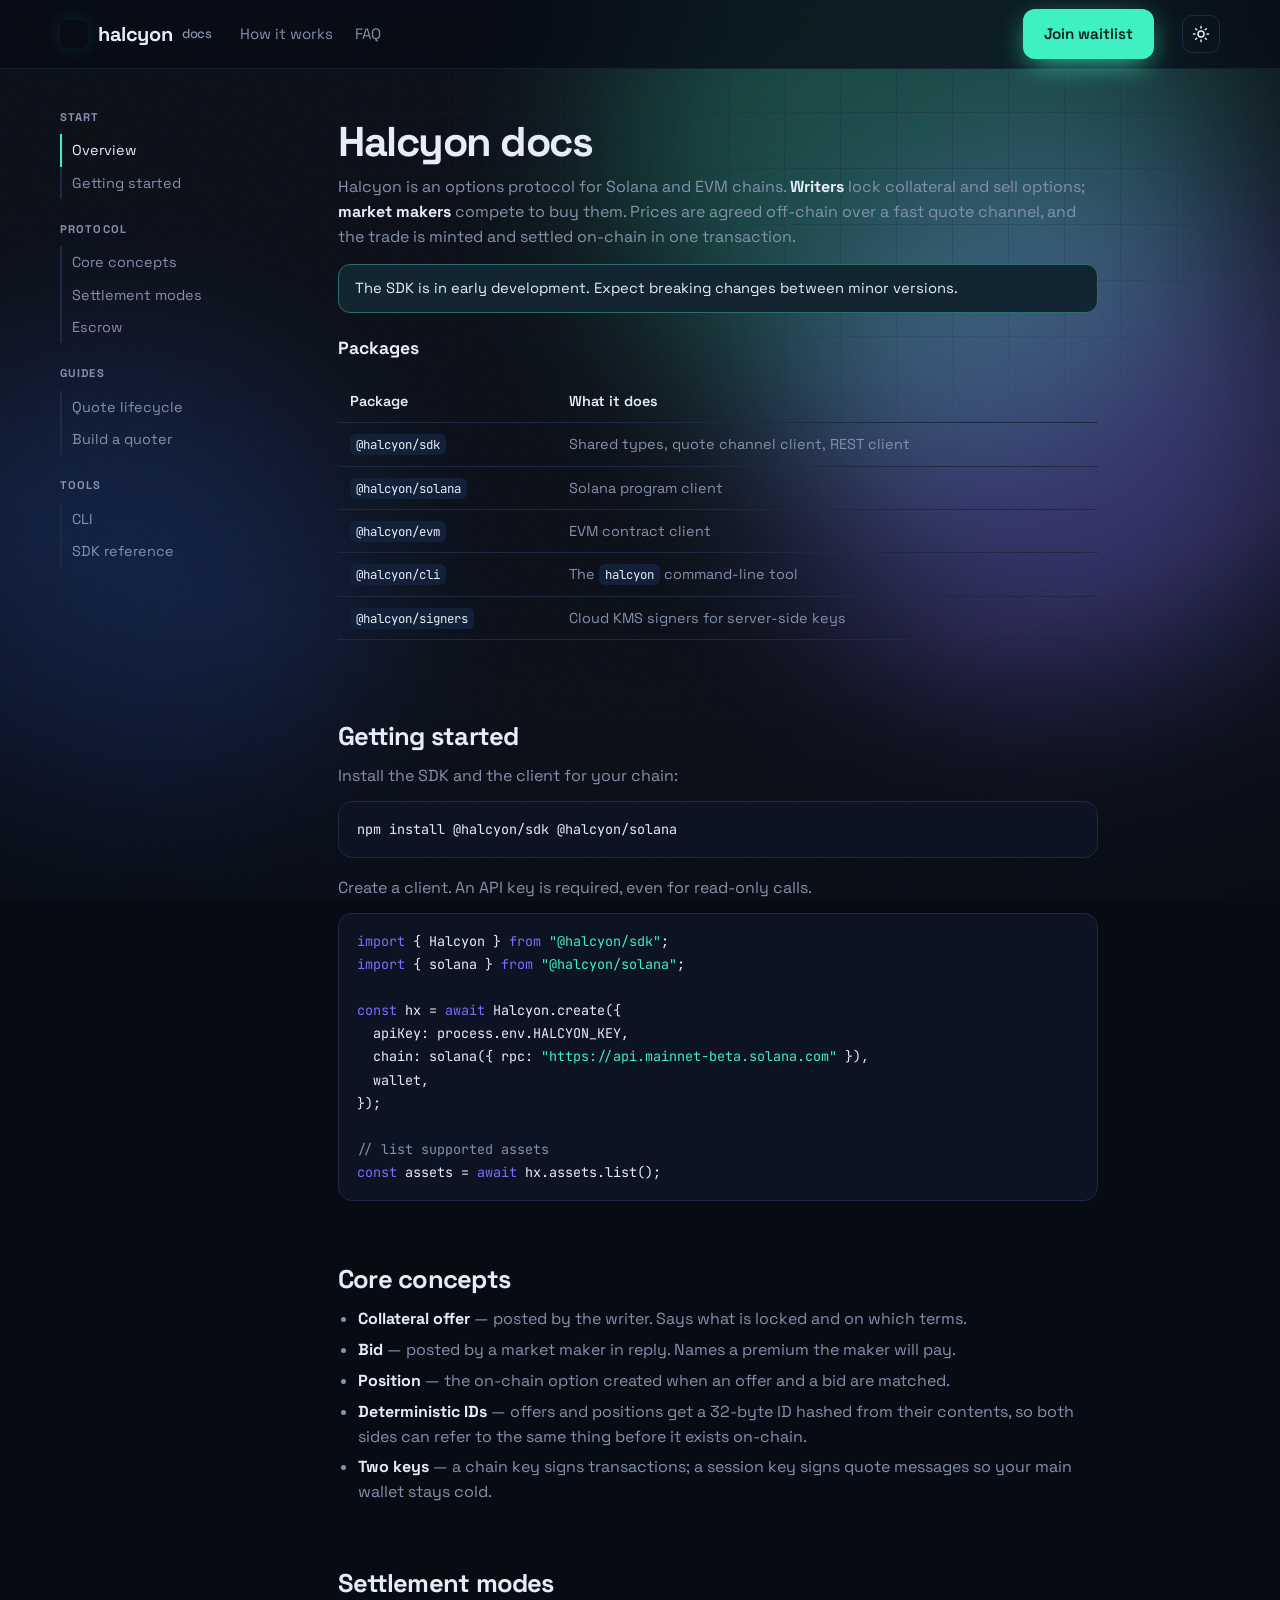
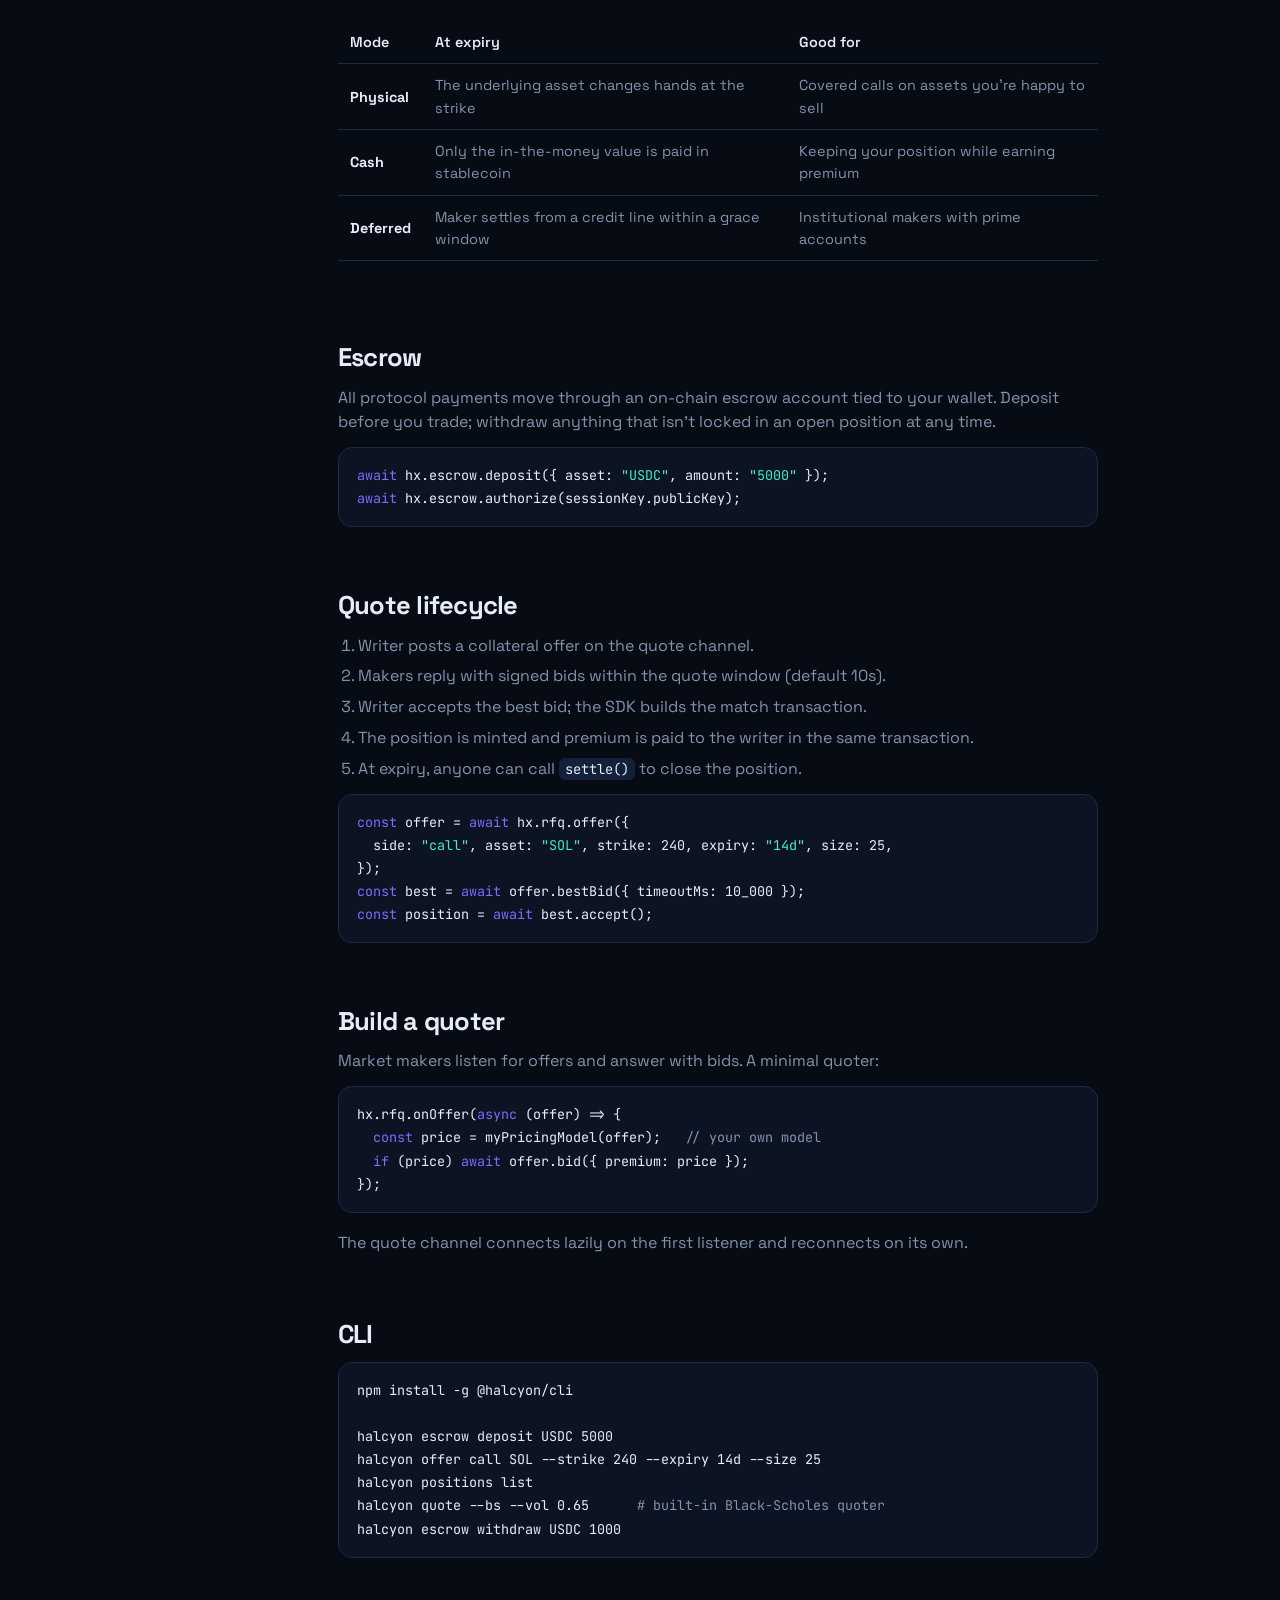
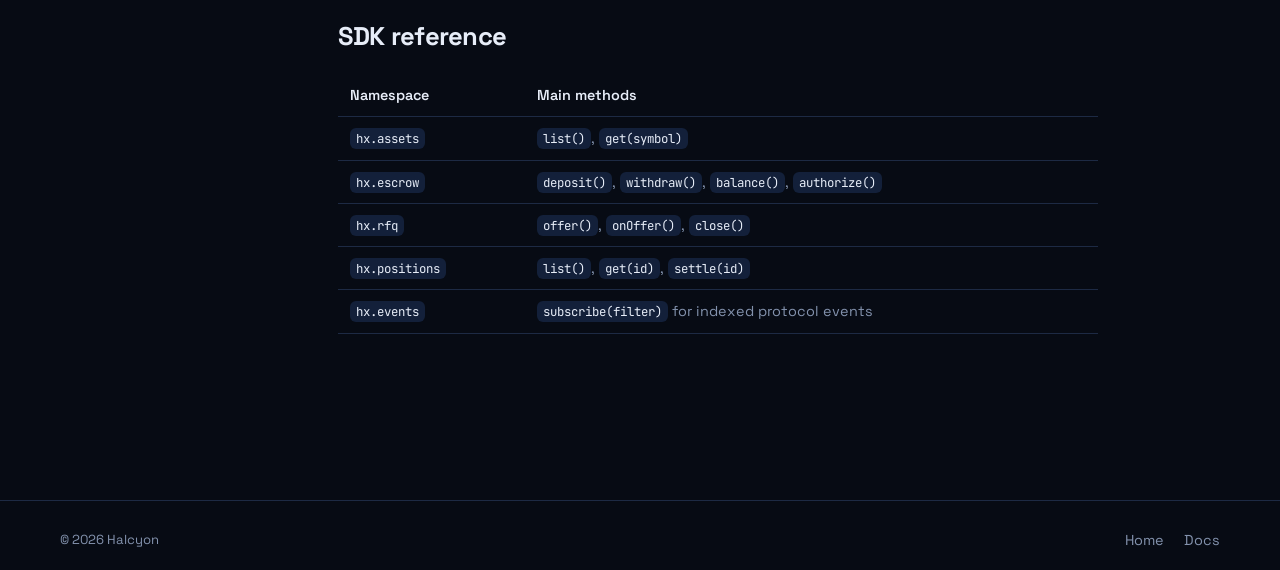
==== docs.html @ 03e7f12b "First version of Halcyon site" ====
<!doctype html>
<html lang="en">
<head>
<meta charset="utf-8">
<meta name="viewport" content="width=device-width, initial-scale=1">
<title>Halcyon Docs</title>
<meta name="description" content="Halcyon protocol and SDK documentation.">
<link rel="icon" href="favicon.svg" type="image/svg+xml">
<script>try{var t=localStorage.getItem("halcyon-theme");if(t)document.documentElement.dataset.theme=t;}catch(e){}</script>
<link rel="preconnect" href="https://fonts.googleapis.com">
<link rel="preconnect" href="https://fonts.gstatic.com" crossorigin>
<link href="https://fonts.googleapis.com/css2?family=Space+Grotesk:wght@400;500;600;700&family=JetBrains+Mono:wght@400;500&display=swap" rel="stylesheet">
<link rel="stylesheet" href="styles.css">
<style>
  .docs { display: grid; grid-template-columns: 230px 1fr; gap: 48px; padding: 40px 0 96px; }
  .side { position: sticky; top: 92px; align-self: start; font-size: .9rem; }
  .side h4 { font-size: .7rem; text-transform: uppercase; letter-spacing: .1em; color: var(--muted); margin: 22px 0 8px; }
  .side h4:first-child { margin-top: 0; }
  .side a { display: block; padding: 5px 10px; border-left: 2px solid var(--line); color: var(--muted); }
  .side a:hover, .side a.on { color: var(--text); border-color: var(--accent); }
  .content { max-width: 760px; min-width: 0; }
  .content section { padding-top: 12px; margin-bottom: 52px; scroll-margin-top: 90px; }
  .content h1 { font-size: 2.6rem; margin: 0 0 12px; }
  .content h2 { font-size: 1.6rem; margin-bottom: 14px; }
  .content h3 { font-size: 1.1rem; margin: 22px 0 8px; }
  .content p, .content li { color: var(--muted); }
  .content p { margin-bottom: 12px; }
  .content ul, .content ol { padding-left: 20px; margin-bottom: 12px; }
  .content li { margin-bottom: 6px; }
  .content strong { color: var(--text); }
  code { font-family: "JetBrains Mono", monospace; font-size: .86em; background: var(--card-2); padding: 2px 6px; border-radius: 6px; color: var(--text); }
  pre { background: var(--bg-2); border: 1px solid var(--line); border-radius: 14px; padding: 16px 18px; overflow-x: auto; margin: 12px 0 18px; }
  pre code { background: none; padding: 0; font-size: .84rem; line-height: 1.7; }
  .k { color: var(--accent-2); } .s { color: var(--accent); } .c { color: var(--muted); }
  .note { border: 1px solid color-mix(in srgb, var(--accent) 35%, var(--line)); background: color-mix(in srgb, var(--accent) 6%, var(--card)); border-radius: 12px; padding: 12px 16px; margin: 14px 0; color: var(--text); font-size: .92rem; }
  table { width: 100%; border-collapse: collapse; margin: 10px 0 18px; font-size: .9rem; }
  th, td { text-align: left; padding: 10px 12px; border-bottom: 1px solid var(--line); }
  th { color: var(--text); font-weight: 600; } td { color: var(--muted); }
  .tbl { overflow-x: auto; }
  @media (max-width: 860px) { .docs { grid-template-columns: 1fr; } .side { position: static; display: none; } }
</style>
</head>
<body>
<div class="bg" aria-hidden="true"><div class="aurora"><i></i><i></i><i></i></div><div class="bg-grid"></div><div class="vignette"></div><div class="grain"></div></div>
<header class="nav">
  <div class="wrap nav-inner">
    <a href="index.html" class="logo"><span class="logo-mark" aria-hidden="true"></span><span>halcyon</span> <span class="muted small" style="font-weight:500">docs</span></a>
    <nav class="nav-links"><a href="index.html#how">How it works</a><a href="index.html#faq">FAQ</a></nav><a href="index.html#waitlist" class="btn btn-primary btn-sm nav-cta">Join waitlist</a>
    <button class="theme-btn" id="themeBtn" aria-label="Toggle light or dark theme">
      <svg class="i-moon" width="18" height="18" viewBox="0 0 24 24" fill="none" stroke="currentColor" stroke-width="2" stroke-linecap="round"><path d="M21 12.8A9 9 0 1 1 11.2 3a7 7 0 0 0 9.8 9.8z"/></svg><svg class="i-sun" width="18" height="18" viewBox="0 0 24 24" fill="none" stroke="currentColor" stroke-width="2" stroke-linecap="round"><circle cx="12" cy="12" r="4"/><path d="M12 2v2M12 20v2M4.9 4.9l1.4 1.4M17.7 17.7l1.4 1.4M2 12h2M20 12h2M4.9 19.1l1.4-1.4M17.7 6.3l1.4-1.4"/></svg>
    </button>
  </div>
</header>

<div class="wrap docs">
  <aside class="side">
    <h4>Start</h4>
    <a href="#overview">Overview</a>
    <a href="#install">Getting started</a>
    <h4>Protocol</h4>
    <a href="#concepts">Core concepts</a>
    <a href="#settlement">Settlement modes</a>
    <a href="#escrow">Escrow</a>
    <h4>Guides</h4>
    <a href="#rfq">Quote lifecycle</a>
    <a href="#quoter">Build a quoter</a>
    <h4>Tools</h4>
    <a href="#cli">CLI</a>
    <a href="#api">SDK reference</a>
  </aside>

  <article class="content">
    <section id="overview">
      <h1>Halcyon docs</h1>
      <p>Halcyon is an options protocol for Solana and EVM chains. <strong>Writers</strong> lock collateral and sell options; <strong>market makers</strong> compete to buy them. Prices are agreed off-chain over a fast quote channel, and the trade is minted and settled on-chain in one transaction.</p>
      <div class="note">The SDK is in early development. Expect breaking changes between minor versions.</div>
      <h3>Packages</h3>
      <div class="tbl"><table>
        <tr><th>Package</th><th>What it does</th></tr>
        <tr><td><code>@halcyon/sdk</code></td><td>Shared types, quote channel client, REST client</td></tr>
        <tr><td><code>@halcyon/solana</code></td><td>Solana program client</td></tr>
        <tr><td><code>@halcyon/evm</code></td><td>EVM contract client</td></tr>
        <tr><td><code>@halcyon/cli</code></td><td>The <code>halcyon</code> command-line tool</td></tr>
        <tr><td><code>@halcyon/signers</code></td><td>Cloud KMS signers for server-side keys</td></tr>
      </table></div>
    </section>

    <section id="install">
      <h2>Getting started</h2>
      <p>Install the SDK and the client for your chain:</p>
<pre><code>npm install @halcyon/sdk @halcyon/solana</code></pre>
      <p>Create a client. An API key is required, even for read-only calls.</p>
<pre><code><span class="k">import</span> { Halcyon } <span class="k">from</span> <span class="s">"@halcyon/sdk"</span>;
<span class="k">import</span> { solana } <span class="k">from</span> <span class="s">"@halcyon/solana"</span>;

<span class="k">const</span> hx = <span class="k">await</span> Halcyon.create({
  apiKey: process.env.HALCYON_KEY,
  chain: solana({ rpc: <span class="s">"https://api.mainnet-beta.solana.com"</span> }),
  wallet,
});

<span class="c">// list supported assets</span>
<span class="k">const</span> assets = <span class="k">await</span> hx.assets.list();</code></pre>
    </section>

    <section id="concepts">
      <h2>Core concepts</h2>
      <ul>
        <li><strong>Collateral offer</strong> — posted by the writer. Says what is locked and on which terms.</li>
        <li><strong>Bid</strong> — posted by a market maker in reply. Names a premium the maker will pay.</li>
        <li><strong>Position</strong> — the on-chain option created when an offer and a bid are matched.</li>
        <li><strong>Deterministic IDs</strong> — offers and positions get a 32-byte ID hashed from their contents, so both sides can refer to the same thing before it exists on-chain.</li>
        <li><strong>Two keys</strong> — a chain key signs transactions; a session key signs quote messages so your main wallet stays cold.</li>
      </ul>
    </section>

    <section id="settlement">
      <h2>Settlement modes</h2>
      <div class="tbl"><table>
        <tr><th>Mode</th><th>At expiry</th><th>Good for</th></tr>
        <tr><td><strong>Physical</strong></td><td>The underlying asset changes hands at the strike</td><td>Covered calls on assets you're happy to sell</td></tr>
        <tr><td><strong>Cash</strong></td><td>Only the in-the-money value is paid in stablecoin</td><td>Keeping your position while earning premium</td></tr>
        <tr><td><strong>Deferred</strong></td><td>Maker settles from a credit line within a grace window</td><td>Institutional makers with prime accounts</td></tr>
      </table></div>
    </section>

    <section id="escrow">
      <h2>Escrow</h2>
      <p>All protocol payments move through an on-chain escrow account tied to your wallet. Deposit before you trade; withdraw anything that isn't locked in an open position at any time.</p>
<pre><code><span class="k">await</span> hx.escrow.deposit({ asset: <span class="s">"USDC"</span>, amount: <span class="s">"5000"</span> });
<span class="k">await</span> hx.escrow.authorize(sessionKey.publicKey);</code></pre>
    </section>

    <section id="rfq">
      <h2>Quote lifecycle</h2>
      <ol>
        <li>Writer posts a collateral offer on the quote channel.</li>
        <li>Makers reply with signed bids within the quote window (default 10s).</li>
        <li>Writer accepts the best bid; the SDK builds the match transaction.</li>
        <li>The position is minted and premium is paid to the writer in the same transaction.</li>
        <li>At expiry, anyone can call <code>settle()</code> to close the position.</li>
      </ol>
<pre><code><span class="k">const</span> offer = <span class="k">await</span> hx.rfq.offer({
  side: <span class="s">"call"</span>, asset: <span class="s">"SOL"</span>, strike: 240, expiry: <span class="s">"14d"</span>, size: 25,
});
<span class="k">const</span> best = <span class="k">await</span> offer.bestBid({ timeoutMs: 10_000 });
<span class="k">const</span> position = <span class="k">await</span> best.accept();</code></pre>
    </section>

    <section id="quoter">
      <h2>Build a quoter</h2>
      <p>Market makers listen for offers and answer with bids. A minimal quoter:</p>
<pre><code>hx.rfq.onOffer(<span class="k">async</span> (offer) =&gt; {
  <span class="k">const</span> price = myPricingModel(offer);   <span class="c">// your own model</span>
  <span class="k">if</span> (price) <span class="k">await</span> offer.bid({ premium: price });
});</code></pre>
      <p>The quote channel connects lazily on the first listener and reconnects on its own.</p>
    </section>

    <section id="cli">
      <h2>CLI</h2>
<pre><code>npm install -g @halcyon/cli

halcyon escrow deposit USDC 5000
halcyon offer call SOL --strike 240 --expiry 14d --size 25
halcyon positions list
halcyon quote --bs --vol 0.65      <span class="c"># built-in Black-Scholes quoter</span>
halcyon escrow withdraw USDC 1000</code></pre>
    </section>

    <section id="api">
      <h2>SDK reference</h2>
      <div class="tbl"><table>
        <tr><th>Namespace</th><th>Main methods</th></tr>
        <tr><td><code>hx.assets</code></td><td><code>list()</code>, <code>get(symbol)</code></td></tr>
        <tr><td><code>hx.escrow</code></td><td><code>deposit()</code>, <code>withdraw()</code>, <code>balance()</code>, <code>authorize()</code></td></tr>
        <tr><td><code>hx.rfq</code></td><td><code>offer()</code>, <code>onOffer()</code>, <code>close()</code></td></tr>
        <tr><td><code>hx.positions</code></td><td><code>list()</code>, <code>get(id)</code>, <code>settle(id)</code></td></tr>
        <tr><td><code>hx.events</code></td><td><code>subscribe(filter)</code> for indexed protocol events</td></tr>
      </table></div>
    </section>
  </article>
</div>

<footer class="foot">
  <div class="wrap foot-inner">
    <span class="muted small">© 2026 Halcyon</span>
    <div class="foot-links"><a href="index.html">Home</a><a href="docs.html">Docs</a></div>
  </div>
</footer>
<script src="app.js"></script>
<script>
  // highlight current section in sidebar
  const links = [...document.querySelectorAll(".side a")];
  const obs = new IntersectionObserver((es) => es.forEach((e) => {
    if (e.isIntersecting) links.forEach((l) => l.classList.toggle("on", l.getAttribute("href") === "#" + e.target.id));
  }), { rootMargin: "-30% 0px -60% 0px" });
  document.querySelectorAll(".content section").forEach((s) => obs.observe(s));
</script>
</body>
</html>
---- styles.css ----
:root {
  --bg: #070b14;
  --bg-2: #0c1322;
  --card: #0f1828;
  --card-2: #13203a;
  --line: #1d2a44;
  --text: #e7edf8;
  --muted: #8392ad;
  --accent: #3ef0c2;
  --accent-2: #7c6cff;
  --accent-ink: #04221a;
  --glow: rgba(62, 240, 194, .14);
  --glow-2: rgba(124, 108, 255, .16);
  --radius: 18px;
}
:root[data-theme="light"] {
  --bg: #f5f7fb;
  --bg-2: #ffffff;
  --card: #ffffff;
  --card-2: #eef2f9;
  --line: #dde3ee;
  --text: #0b1322;
  --muted: #5b6880;
  --accent: #0fb38c;
  --accent-2: #5b4be0;
  --accent-ink: #ffffff;
  --glow: rgba(15, 179, 140, .12);
  --glow-2: rgba(91, 75, 224, .10);
}

* { box-sizing: border-box; margin: 0; padding: 0; }
html { scroll-behavior: smooth; }
body {
  font-family: "Space Grotesk", system-ui, sans-serif;
  background: var(--bg);
  color: var(--text);
  line-height: 1.55;
  overflow-x: hidden;
  transition: background .3s, color .3s;
}
a { color: inherit; text-decoration: none; }
.mono { font-family: "JetBrains Mono", ui-monospace, monospace; }
.muted { color: var(--muted); }
.small { font-size: .82rem; }
.wrap { width: min(1160px, 100% - 32px); margin-inline: auto; }

/* background */
.bg { position: fixed; inset: 0; z-index: -1; pointer-events: none; overflow: hidden; }
.bg > * { position: absolute; inset: 0; }

/* slow-moving coloured light */
.aurora { filter: blur(90px); opacity: .85; }
.aurora i { position: absolute; border-radius: 50%; mix-blend-mode: screen; }
.aurora i:nth-child(1) { width: 48vw; height: 48vw; left: 48%; top: -18%; background: var(--accent); opacity: .30; animation: drift1 26s ease-in-out infinite alternate; }
.aurora i:nth-child(2) { width: 42vw; height: 42vw; left: 62%; top: 18%; background: var(--accent-2); opacity: .40; animation: drift2 32s ease-in-out infinite alternate; }
.aurora i:nth-child(3) { width: 38vw; height: 38vw; left: -10%; top: 40%; background: #2b6cff; opacity: .22; animation: drift3 38s ease-in-out infinite alternate; }
@keyframes drift1 { to { transform: translate(-14vw, 10vh) scale(1.15); } }
@keyframes drift2 { to { transform: translate(-22vw, -6vh) scale(.9); } }
@keyframes drift3 { to { transform: translate(18vw, -14vh) scale(1.2); } }

/* flowing lines (drawn in app.js) */
#waves { width: 100%; height: 100%; transition: opacity .3s linear; }

.bg-grid {
  background-image:
    linear-gradient(var(--line) 1px, transparent 1px),
    linear-gradient(90deg, var(--line) 1px, transparent 1px);
  background-size: 56px 56px;
  mask-image: radial-gradient(ellipse 70% 55% at 70% 15%, #000 10%, transparent 70%);
  opacity: .35;
}

/* soft dark edges keep focus in the middle */
.vignette { background: radial-gradient(ellipse 120% 90% at 50% 30%, transparent 50%, var(--bg) 100%); }

/* film grain */
.grain {
  inset: -50%;
  background-image: url("data:image/svg+xml;utf8,<svg xmlns='http://www.w3.org/2000/svg' width='160' height='160'><filter id='n'><feTurbulence type='fractalNoise' baseFrequency='.85' numOctaves='3' stitchTiles='stitch'/></filter><rect width='100%' height='100%' filter='url(%23n)'/></svg>");
  opacity: .07; mix-blend-mode: overlay;
  animation: grain 1.2s steps(4) infinite;
}
@keyframes grain { 25% { transform: translate(-3%, 2%); } 50% { transform: translate(2%, -3%); } 75% { transform: translate(-2%, -1%); } }

:root[data-theme="light"] .aurora { opacity: .35; }
:root[data-theme="light"] .aurora i { mix-blend-mode: multiply; }
:root[data-theme="light"] .grain { opacity: .05; mix-blend-mode: multiply; }

/* nav */
.nav { position: sticky; top: 0; z-index: 20; backdrop-filter: blur(14px); background: color-mix(in srgb, var(--bg) 70%, transparent); border-bottom: 1px solid color-mix(in srgb, var(--line) 60%, transparent); }
.nav-inner { display: flex; align-items: center; gap: 28px; height: 68px; }
.logo { display: flex; align-items: center; gap: 10px; font-weight: 700; font-size: 1.25rem; letter-spacing: -.02em; }
.logo-mark { width: 28px; height: 28px; border-radius: 8px; background: url(logo/halcyon-mark.svg) center / contain no-repeat; box-shadow: 0 0 18px var(--glow); flex: none; }
.logo-dot { color: var(--accent); }
.nav-links { display: flex; gap: 22px; font-size: .94rem; color: var(--muted); }
.nav-links a:hover { color: var(--text); }
.nav-cta { margin-left: auto; }
.btn-sm { padding: 8px 14px; font-size: .86rem; border-radius: 10px; box-shadow: none; }
.theme-btn .i-moon { display: none; }
:root[data-theme="light"] .theme-btn .i-sun { display: none; }
:root[data-theme="light"] .theme-btn .i-moon { display: block; }
.theme-btn { background: none; border: 1px solid var(--line); color: var(--text); width: 38px; height: 38px; border-radius: 10px; display: grid; place-items: center; cursor: pointer; }
.theme-btn:hover { border-color: var(--accent); }

/* buttons */
.btn { display: inline-flex; align-items: center; justify-content: center; gap: 8px; padding: 12px 20px; border-radius: 12px; font: inherit; font-weight: 600; font-size: .95rem; cursor: pointer; border: 1px solid transparent; transition: transform .15s, box-shadow .2s, background .2s; }
.btn:active { transform: scale(.98); }
.btn-primary { background: var(--accent); color: var(--accent-ink); box-shadow: 0 8px 30px -8px var(--accent); }
.btn-primary:hover { box-shadow: 0 10px 40px -6px var(--accent); }
.btn-ghost { border-color: var(--line); color: var(--text); background: color-mix(in srgb, var(--card) 70%, transparent); }
.btn-ghost:hover { border-color: var(--muted); }
.btn-block { width: 100%; }

/* hero */
.hero { display: grid; grid-template-columns: 1.05fr .95fr; gap: 56px; align-items: center; padding: 88px 0 64px; }
.pill { display: inline-flex; align-items: center; gap: 8px; font-size: .8rem; padding: 6px 12px; border-radius: 999px; border: 1px solid var(--line); color: var(--muted); background: var(--card); }
.pulse { width: 7px; height: 7px; border-radius: 50%; background: var(--accent); box-shadow: 0 0 0 0 var(--accent); animation: pulse 1.8s infinite; }
@keyframes pulse { 70% { box-shadow: 0 0 0 8px transparent; } 100% { box-shadow: 0 0 0 0 transparent; } }
h1 { font-size: clamp(2.6rem, 6vw, 4.4rem); line-height: 1.02; letter-spacing: -.035em; margin: 22px 0 20px; font-weight: 700; }
.grad { background: linear-gradient(100deg, var(--accent), var(--accent-2)); -webkit-background-clip: text; background-clip: text; color: transparent; }
.lead { color: var(--muted); font-size: 1.08rem; max-width: 520px; }
.cta-row { display: flex; gap: 12px; margin-top: 30px; flex-wrap: wrap; }
.hero-facts { list-style: none; display: flex; gap: 32px; margin-top: 40px; }
.hero-facts li { display: flex; flex-direction: column; }
.hero-facts strong { font-family: "JetBrains Mono", monospace; font-size: 1.6rem; color: var(--accent); }
.hero-facts span { font-size: .8rem; color: var(--muted); }

/* demo */
.demo { background: linear-gradient(180deg, var(--card), var(--bg-2)); border: 1px solid var(--line); border-radius: 22px; padding: 18px; box-shadow: 0 40px 80px -30px rgba(0,0,0,.5), 0 0 0 1px color-mix(in srgb, var(--accent) 8%, transparent); }
.demo-top { display: flex; justify-content: space-between; align-items: center; margin-bottom: 14px; }
.demo-title { font-family: "JetBrains Mono", monospace; font-size: .78rem; color: var(--muted); }
.demo-tag { font-family: "JetBrains Mono", monospace; font-size: .7rem; padding: 3px 8px; border-radius: 6px; background: var(--card-2); color: var(--muted); }
.seg { position: relative; display: grid; grid-template-columns: 1fr 1fr; background: var(--card-2); border-radius: 12px; padding: 4px; margin-bottom: 12px; }
.seg-btn { position: relative; z-index: 1; background: none; border: 0; padding: 9px; font: inherit; font-size: .86rem; font-weight: 500; color: var(--muted); cursor: pointer; transition: color .25s; }
.seg-btn.active { color: var(--text); }
.seg-ind { position: absolute; top: 4px; bottom: 4px; left: 4px; width: calc(50% - 4px); border-radius: 9px; background: var(--card); border: 1px solid var(--line); transition: transform .35s cubic-bezier(.6,.1,.2,1); }
.seg[data-side="put"] .seg-ind { transform: translateX(100%); }

.asset-row { display: flex; gap: 8px; margin-bottom: 12px; overflow: hidden; }
.asset { flex: 1; min-width: 0; padding: 10px; border-radius: 12px; border: 1px solid var(--line); background: var(--card); transition: border-color .25s, background .25s, transform .25s; }
.asset.sel { border-color: var(--accent); background: color-mix(in srgb, var(--accent) 8%, var(--card)); transform: translateY(-2px); }
.asset b { display: block; font-size: .9rem; }
.asset small { font-family: "JetBrains Mono", monospace; font-size: .7rem; color: var(--muted); }

.fields { display: grid; grid-template-columns: repeat(3, 1fr); gap: 8px; margin-bottom: 12px; }
.field { padding: 10px; border-radius: 12px; background: var(--card-2); }
.field label { display: block; font-size: .68rem; text-transform: uppercase; letter-spacing: .08em; color: var(--muted); }
.field .val { font-size: .92rem; margin-top: 2px; min-height: 1.4em; }
.val.flash { animation: flash .5s; }
@keyframes flash { from { color: var(--accent); } }

.bids { border: 1px dashed var(--line); border-radius: 12px; padding: 10px; margin-bottom: 12px; min-height: 148px; }
.bids-head, .bid { display: grid; grid-template-columns: 1.3fr 1fr .7fr; gap: 8px; font-size: .8rem; }
.bids-head { color: var(--muted); font-size: .68rem; text-transform: uppercase; letter-spacing: .08em; padding: 0 8px 6px; }
.bid { font-family: "JetBrains Mono", monospace; padding: 7px 8px; border-radius: 8px; animation: slideIn .35s both; }
.bid.best { background: color-mix(in srgb, var(--accent) 12%, transparent); color: var(--accent); }
@keyframes slideIn { from { opacity: 0; transform: translateY(6px); } }
.demo-foot { display: flex; align-items: center; gap: 8px; margin-top: 10px; font-size: .75rem; }
.demo-foot .muted { margin-left: auto; }
.dot { width: 6px; height: 6px; border-radius: 50%; background: var(--accent); }

/* ticker */
.logos { display: flex; align-items: center; gap: 24px; padding: 18px 0 40px; border-top: 1px solid var(--line); }
.ticker { overflow: hidden; flex: 1; mask-image: linear-gradient(90deg, transparent, #000 10%, #000 90%, transparent); }
.ticker-track { display: flex; gap: 48px; width: max-content; animation: scroll 30s linear infinite; font-family: "JetBrains Mono", monospace; color: var(--muted); font-size: .95rem; }
@keyframes scroll { to { transform: translateX(-50%); } }

/* how */
.how { padding: 72px 0 40px; }
h2 { font-size: clamp(1.8rem, 3.6vw, 2.6rem); letter-spacing: -.03em; line-height: 1.1; }
.steps { display: grid; grid-template-columns: repeat(3, 1fr); gap: 16px; margin-top: 36px; }
.step { padding: 26px; border-radius: var(--radius); background: var(--card); border: 1px solid var(--line); position: relative; overflow: hidden; }
.step::after { content: ""; position: absolute; inset: auto -40% -60% auto; width: 200px; height: 200px; border-radius: 50%; background: var(--glow); filter: blur(30px); }
.step-n { color: var(--accent); font-size: .85rem; }
.step h3 { margin: 14px 0 8px; font-size: 1.2rem; }
.step p { color: var(--muted); font-size: .94rem; }

.features { display: grid; grid-template-columns: repeat(4, 1fr); gap: 1px; background: var(--line); border: 1px solid var(--line); border-radius: var(--radius); overflow: hidden; margin: 24px auto 96px; }
.feat { background: var(--bg-2); padding: 24px; }
.feat h3 { font-size: 1rem; margin-bottom: 6px; }
.feat p { color: var(--muted); font-size: .88rem; }

/* waitlist */
.waitlist { padding-bottom: 96px; }
.wl-card { position: relative; overflow: hidden; text-align: center; padding: 72px 24px; border-radius: 26px; border: 1px solid color-mix(in srgb, var(--accent) 30%, var(--line)); background: radial-gradient(ellipse at 50% 0%, var(--glow-2), transparent 60%), radial-gradient(ellipse at 50% 100%, var(--glow), transparent 60%), var(--card); }
.rings { position: absolute; inset: 0; display: grid; place-items: center; pointer-events: none; }
.rings span { position: absolute; border: 1px solid color-mix(in srgb, var(--accent) 18%, transparent); border-radius: 50%; width: 200px; height: 200px; animation: ring 6s linear infinite; }
.rings span:nth-child(2) { animation-delay: 2s; }
.rings span:nth-child(3) { animation-delay: 4s; }
@keyframes ring { from { transform: scale(.5); opacity: 1; } to { transform: scale(4); opacity: 0; } }
.wl-card > *:not(.rings) { position: relative; }
.wl-form { display: flex; gap: 8px; max-width: 440px; margin: 28px auto 10px; }
.wl-form input { flex: 1; min-width: 0; padding: 12px 14px; border-radius: 12px; border: 1px solid var(--line); background: var(--bg-2); color: var(--text); font: inherit; }
.wl-form input:focus { outline: 2px solid var(--accent); outline-offset: 1px; }
.wl-msg { min-height: 1.4em; color: var(--accent); font-size: .9rem; margin-bottom: 8px; }
.link { display: inline-block; font-weight: 600; margin-bottom: 18px; }
.link:hover { color: var(--accent); }

/* footer */
.foot { border-top: 1px solid var(--line); padding: 28px 0; }
.foot-inner { display: flex; justify-content: space-between; align-items: center; gap: 16px; flex-wrap: wrap; }
.foot-links { display: flex; align-items: center; gap: 20px; color: var(--muted); font-size: .9rem; }
.foot-links a:hover { color: var(--text); }

/* accessibility helpers */
.skip { position: absolute; left: 16px; top: -60px; z-index: 50; background: var(--accent); color: var(--accent-ink); padding: 8px 14px; border-radius: 8px; font-weight: 600; }
.skip:focus { top: 12px; }
.sr-only { position: absolute; width: 1px; height: 1px; overflow: hidden; clip: rect(0 0 0 0); white-space: nowrap; }
.hp { position: absolute; left: -9999px; }
a:focus-visible, button:focus-visible, summary:focus-visible { outline: 2px solid var(--accent); outline-offset: 3px; border-radius: 8px; }
.btn[disabled] { opacity: .6; cursor: progress; }

/* section labels */
.eyebrow { display: inline-block; font-family: "JetBrains Mono", monospace; font-size: .75rem; text-transform: uppercase; letter-spacing: .14em; color: var(--accent); margin-bottom: 12px; }

/* demo extras */
.demo-dots { display: flex; gap: 6px; }
.demo-dots i { width: 9px; height: 9px; border-radius: 50%; background: var(--line); }
.demo-dots i:first-child { background: #ff6b81; } .demo-dots i:nth-child(2) { background: #ffc35a; } .demo-dots i:nth-child(3) { background: var(--accent); }
.demo-top { gap: 12px; } .demo-title { margin-right: auto; }
.demo-btn { text-align: center; padding: 12px; border-radius: 12px; font-weight: 600; font-size: .92rem; background: var(--accent); color: var(--accent-ink); transition: background .3s; }
.field .lbl { display: block; font-size: .68rem; text-transform: uppercase; letter-spacing: .08em; color: var(--muted); }

/* asset badges */
.coin { flex: none; display: inline-grid; place-items: center; width: 28px; height: 28px; border-radius: 50%; background: var(--c); color: #fff; font-weight: 700; font-size: .9rem; line-height: 1; box-shadow: inset 0 0 0 1px rgba(255,255,255,.18); }
.coin { position: relative; overflow: hidden; }
.coin img { position: absolute; inset: 0; width: 100%; height: 100%; object-fit: cover; border-radius: 50%; opacity: 0; transition: opacity .2s; }
.coin.has-img { background: transparent; box-shadow: none; color: transparent; }
.coin.has-img img { opacity: 1; }
.asset { display: flex; align-items: center; gap: 10px; }
.asset > div { min-width: 0; }
.tk { display: inline-flex; align-items: center; gap: 10px; }
.tk .coin { width: 22px; height: 22px; font-size: .72rem; }
.tk b { color: var(--text); font-weight: 500; }
.tk em, .asset em { font-style: normal; font-size: .85em; }
.up { color: var(--accent); }
.down { color: #ff7a8a; }

/* example */
.example { padding: 32px 0 24px; }
.ex-card { display: grid; grid-template-columns: 1fr 1fr; gap: 40px; padding: 40px; border-radius: 24px; background: linear-gradient(135deg, var(--card), var(--bg-2)); border: 1px solid var(--line); }
.ex-intro h2 { margin-bottom: 14px; }
.hl { color: var(--accent); }
.ex-outcomes { display: grid; gap: 12px; align-content: center; }
.outcome { padding: 20px; border-radius: 16px; background: var(--card-2); border: 1px solid var(--line); }
.outcome p { color: var(--muted); font-size: .94rem; margin-top: 10px; }
.outcome em { color: var(--text); font-style: normal; font-weight: 600; }
.tag { display: inline-block; font-family: "JetBrains Mono", monospace; font-size: .75rem; padding: 4px 10px; border-radius: 999px; }
.tag-ok { background: color-mix(in srgb, var(--accent) 15%, transparent); color: var(--accent); }
.tag-alt { background: color-mix(in srgb, var(--accent-2) 18%, transparent); color: var(--accent-2); }
.ex-note { grid-column: 1 / -1; }

/* feature icons */
.ico { width: 26px; height: 26px; color: var(--accent); margin-bottom: 14px; }

/* faq */
.faq { padding: 24px 0 96px; max-width: 820px; }
.faq h2 { margin-bottom: 28px; }
.faq-list { display: grid; gap: 10px; }
.faq details { border: 1px solid var(--line); border-radius: 14px; background: var(--card); transition: border-color .2s; }
.faq details[open] { border-color: color-mix(in srgb, var(--accent) 40%, var(--line)); }
.faq summary { list-style: none; cursor: pointer; padding: 18px 20px; font-weight: 600; display: flex; justify-content: space-between; align-items: center; gap: 16px; }
.faq summary::-webkit-details-marker { display: none; }
.faq summary::after { content: "+"; font-family: "JetBrains Mono", monospace; color: var(--accent); font-size: 1.2rem; transition: transform .2s; }
.faq details[open] summary::after { transform: rotate(45deg); }
.faq details p { padding: 0 20px 18px; color: var(--muted); }

/* waitlist extras */
.wl-sub { margin-top: 12px; }
.wl-msg.err { color: #ff7a8a; }
.wl-msg.info { color: #ffc35a; }
:root[data-theme="light"] .wl-msg.info { color: #a86a00; }

/* scroll reveal */
.js .reveal { opacity: 0; transform: translateY(16px); transition: opacity .6s ease-out, transform .6s ease-out; }
.js .reveal.in { opacity: 1; transform: none; }

/* light-mode tuning */
:root[data-theme="light"] .demo { box-shadow: 0 30px 60px -30px rgba(20,30,60,.25); }
:root[data-theme="light"] .bg-grid { opacity: .7; }

/* responsive */
@media (max-width: 900px) {
  .hero { grid-template-columns: 1fr; padding-top: 48px; gap: 40px; }
  .steps { grid-template-columns: 1fr; }
  .features { grid-template-columns: 1fr 1fr; }
  .ex-card { grid-template-columns: 1fr; padding: 28px; gap: 24px; }
}
@media (max-width: 560px) {
  .nav-links { display: none; }
  .nav-inner { gap: 12px; }
  .ex-card { padding: 22px; }
  .features { grid-template-columns: 1fr; }
  .wl-form { flex-direction: column; }
  .hero-facts { gap: 22px; }
  .fields { grid-template-columns: 1fr 1fr 1fr; }
  .asset small { display: none; }
}
@media (prefers-reduced-motion: reduce) {
  *, *::before, *::after { animation: none !important; transition: none !important; }
}
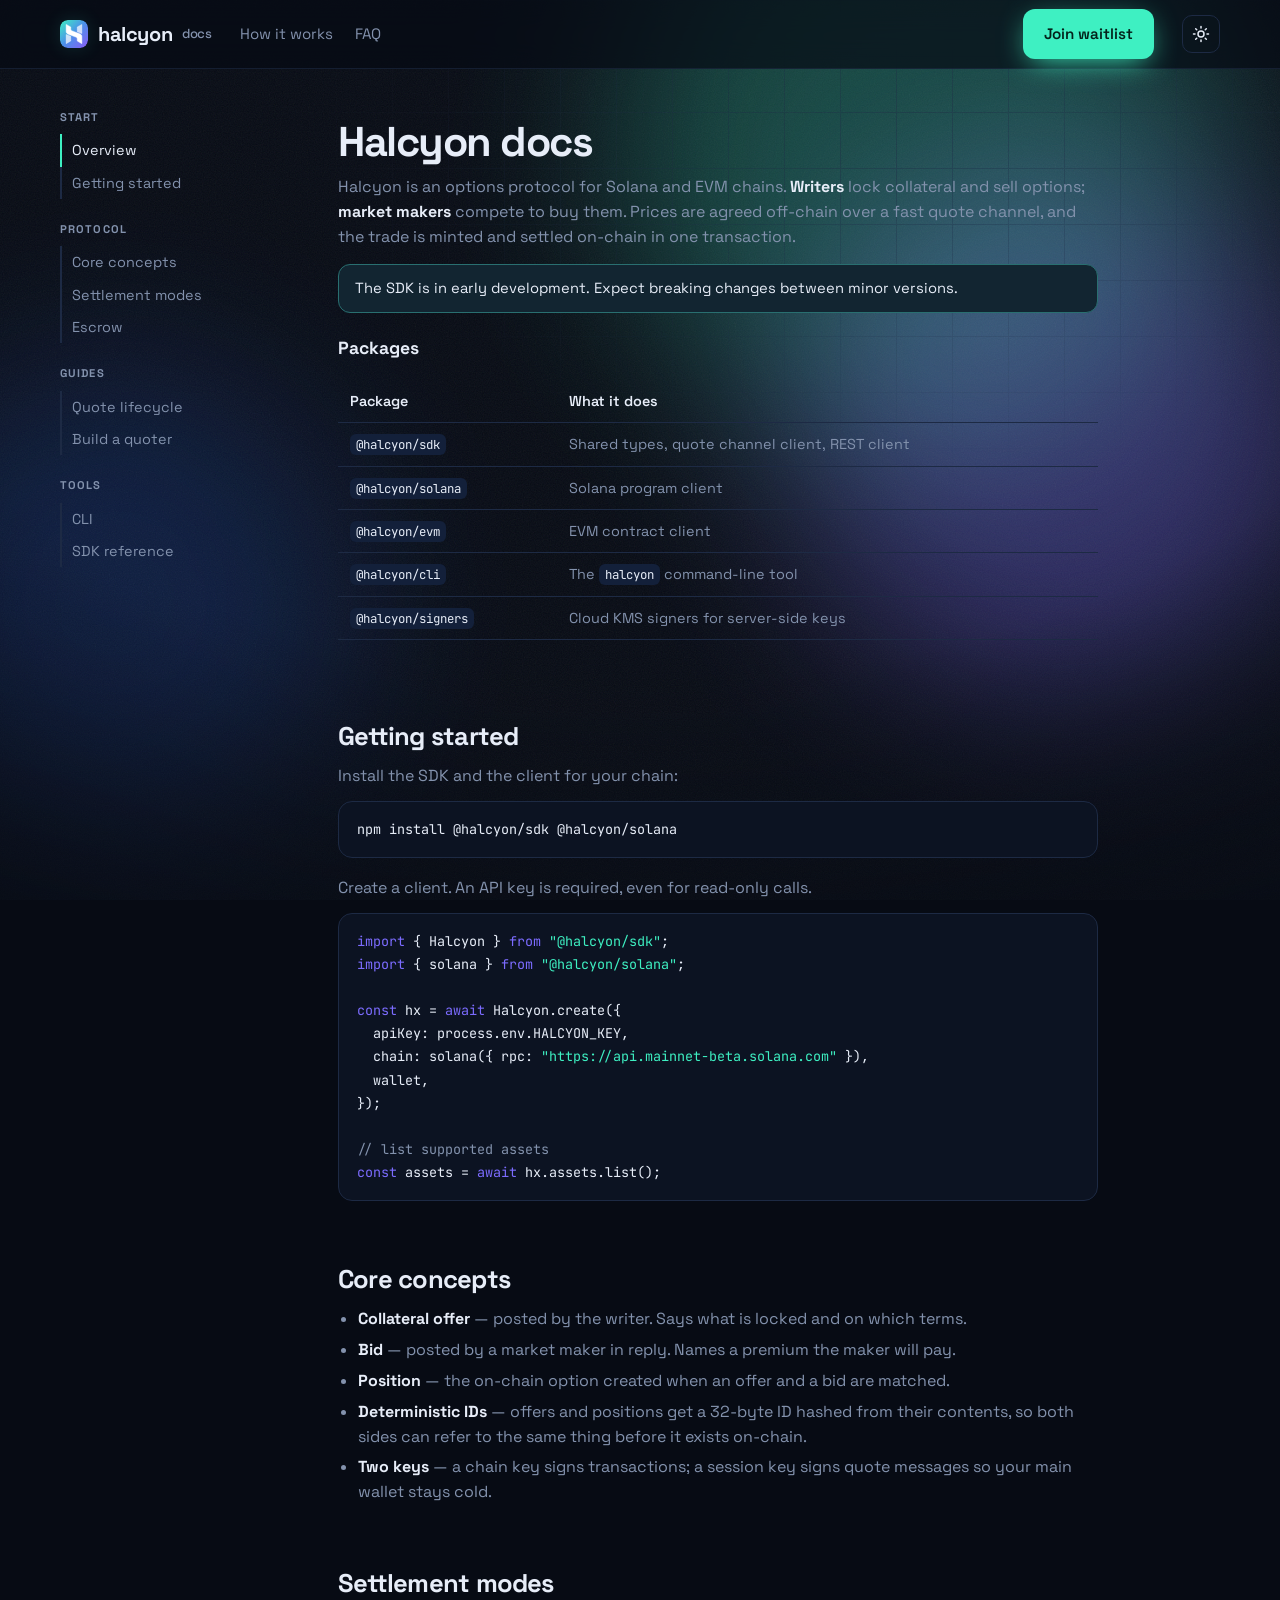
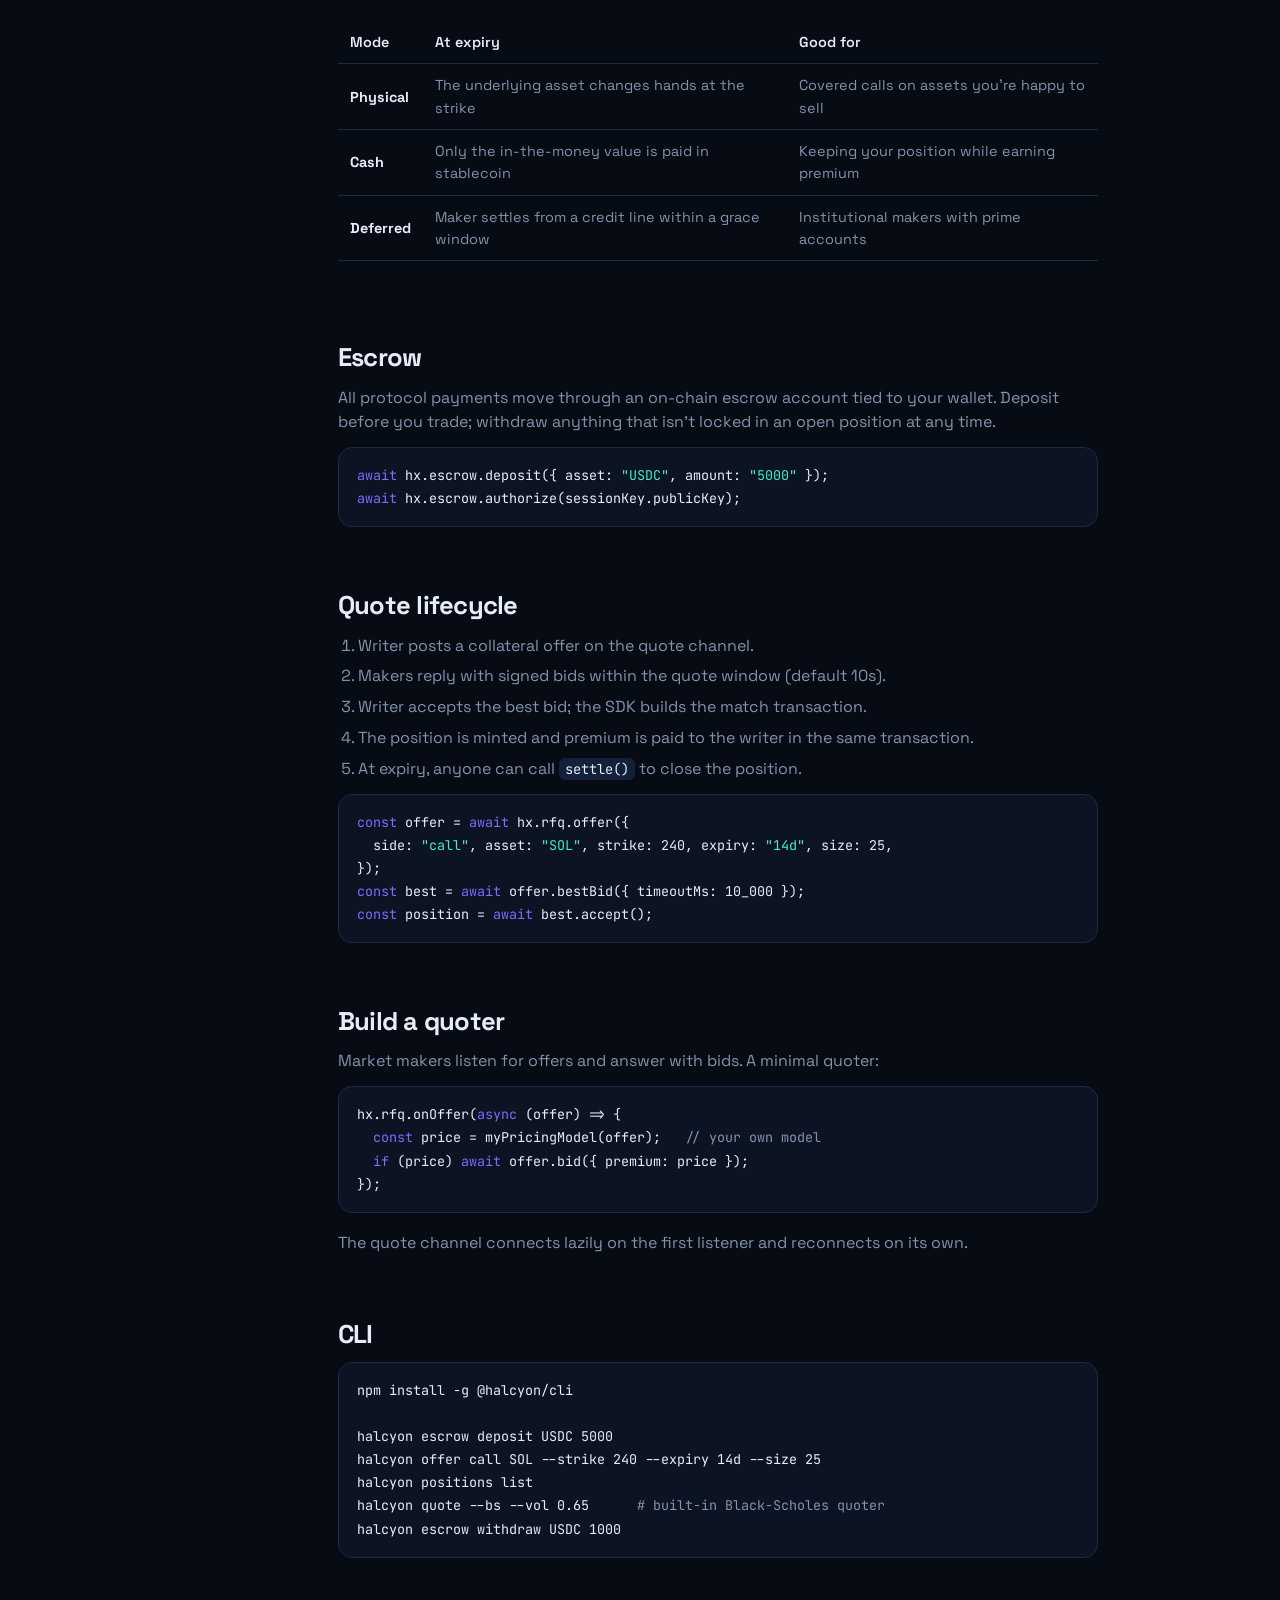
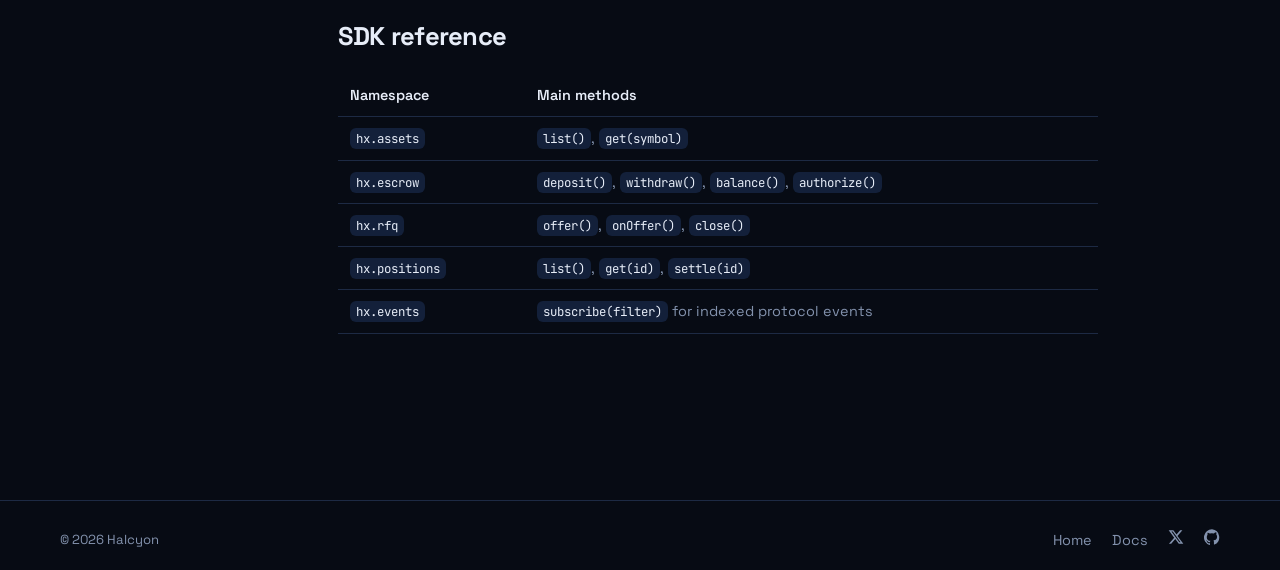
==== commit 37209c3b: "Add X link" ====
--- a/docs.html
+++ b/docs.html
@@ -185,7 +185,9 @@
 <footer class="foot">
   <div class="wrap foot-inner">
     <span class="muted small">© 2026 Halcyon</span>
-    <div class="foot-links"><a href="index.html">Home</a><a href="docs.html">Docs</a></div>
+    <div class="foot-links"><a href="index.html">Home</a><a href="docs.html">Docs</a>
+      <a href="https://x.com/usehalcyonxyz" target="_blank" rel="noopener" aria-label="X"><svg width="16" height="16" viewBox="0 0 24 24" fill="currentColor"><path d="M18.2 2h3.4l-7.4 8.5L23 22h-6.8l-5.3-7-6.1 7H1.4l7.9-9L1 2h7l4.8 6.4L18.2 2zm-1.2 18h1.9L7.1 3.9H5.1L17 20z"/></svg></a>
+      <a href="https://github.com/halcyon-rh" target="_blank" rel="noopener" aria-label="GitHub"><svg width="16" height="16" viewBox="0 0 24 24" fill="currentColor"><path d="M12 .5a12 12 0 0 0-3.8 23.4c.6.1.8-.3.8-.6v-2c-3.3.7-4-1.6-4-1.6-.6-1.4-1.4-1.8-1.4-1.8-1-.7.1-.7.1-.7 1.2.1 1.8 1.2 1.8 1.2 1 1.8 2.8 1.3 3.5 1 .1-.8.4-1.3.7-1.6-2.7-.3-5.5-1.3-5.5-5.9 0-1.3.5-2.4 1.2-3.2-.1-.3-.5-1.5.1-3.2 0 0 1-.3 3.3 1.2a11.5 11.5 0 0 1 6 0C17.3 4.7 18.3 5 18.3 5c.7 1.7.2 2.9.1 3.2.8.8 1.2 1.9 1.2 3.2 0 4.6-2.8 5.6-5.5 5.9.4.4.8 1.1.8 2.2v3.3c0 .3.2.7.8.6A12 12 0 0 0 12 .5z"/></svg></a></div>
   </div>
 </footer>
 <script src="app.js"></script>
